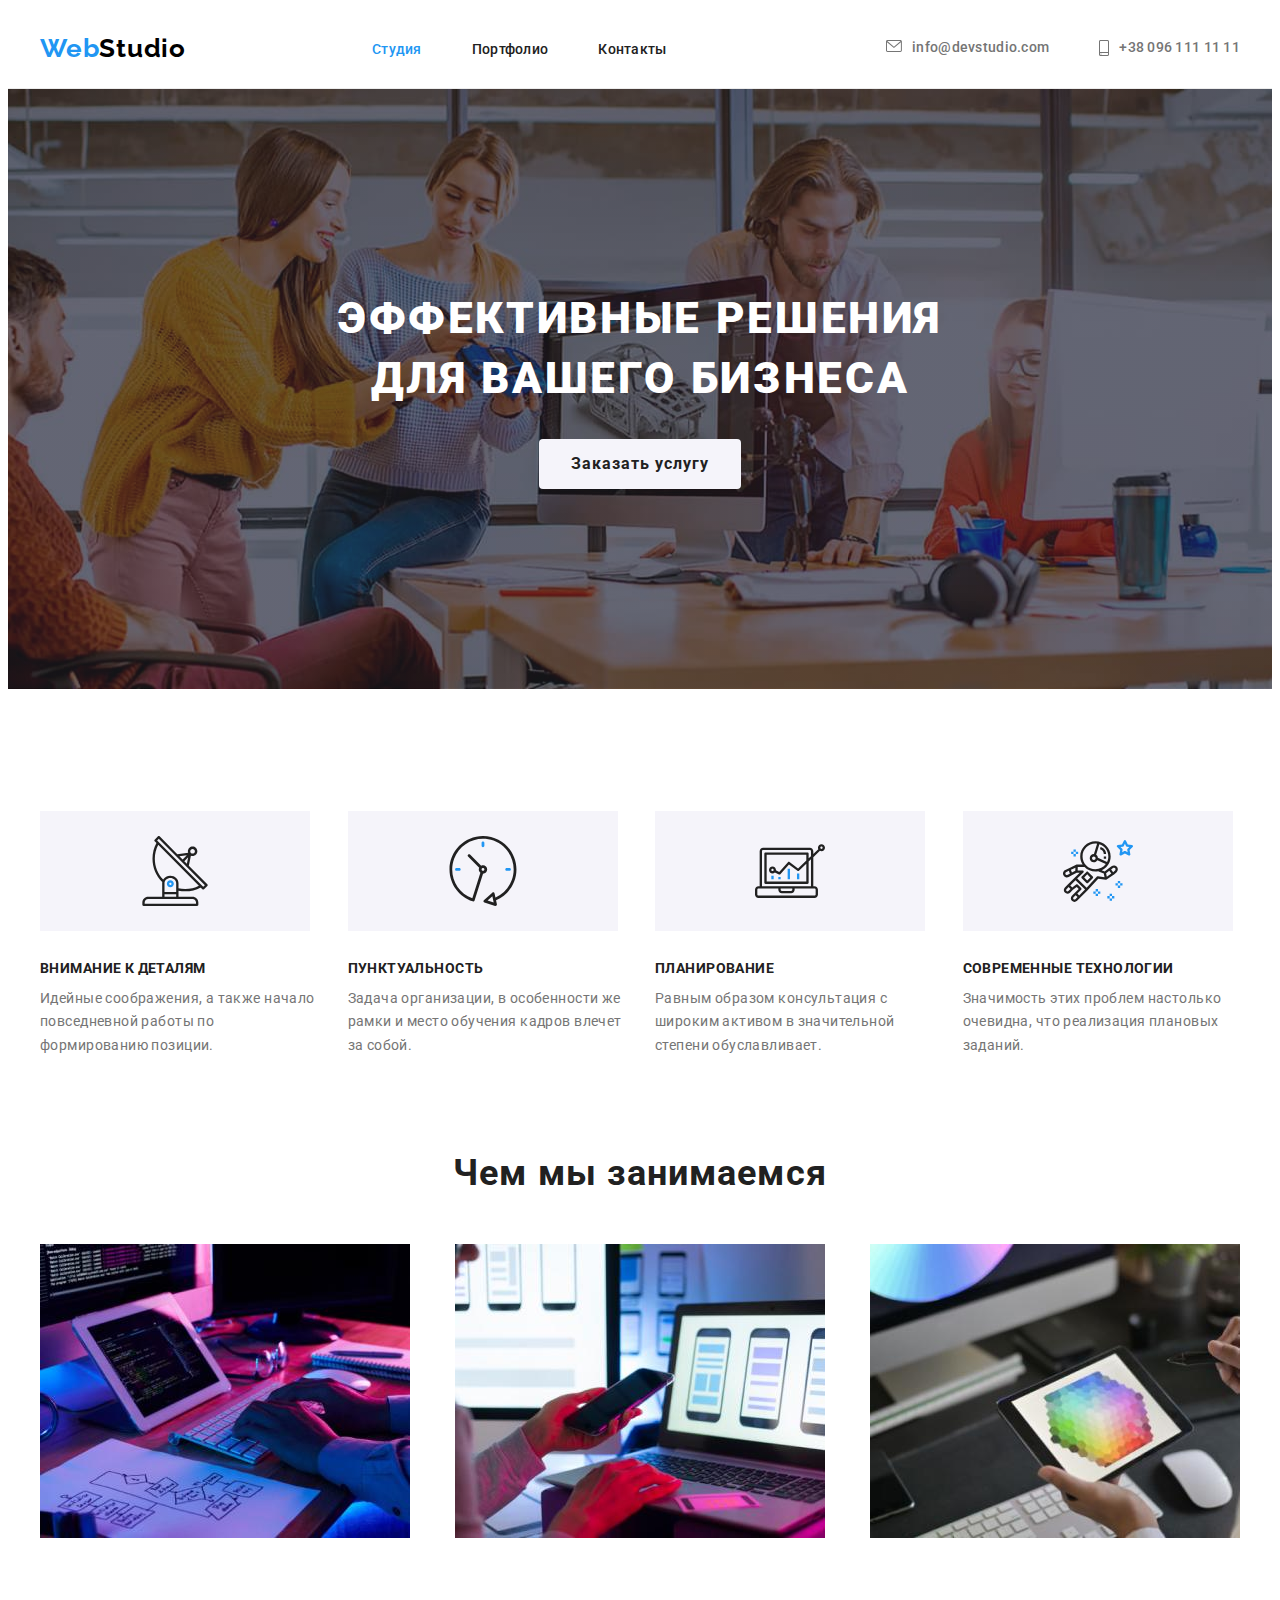
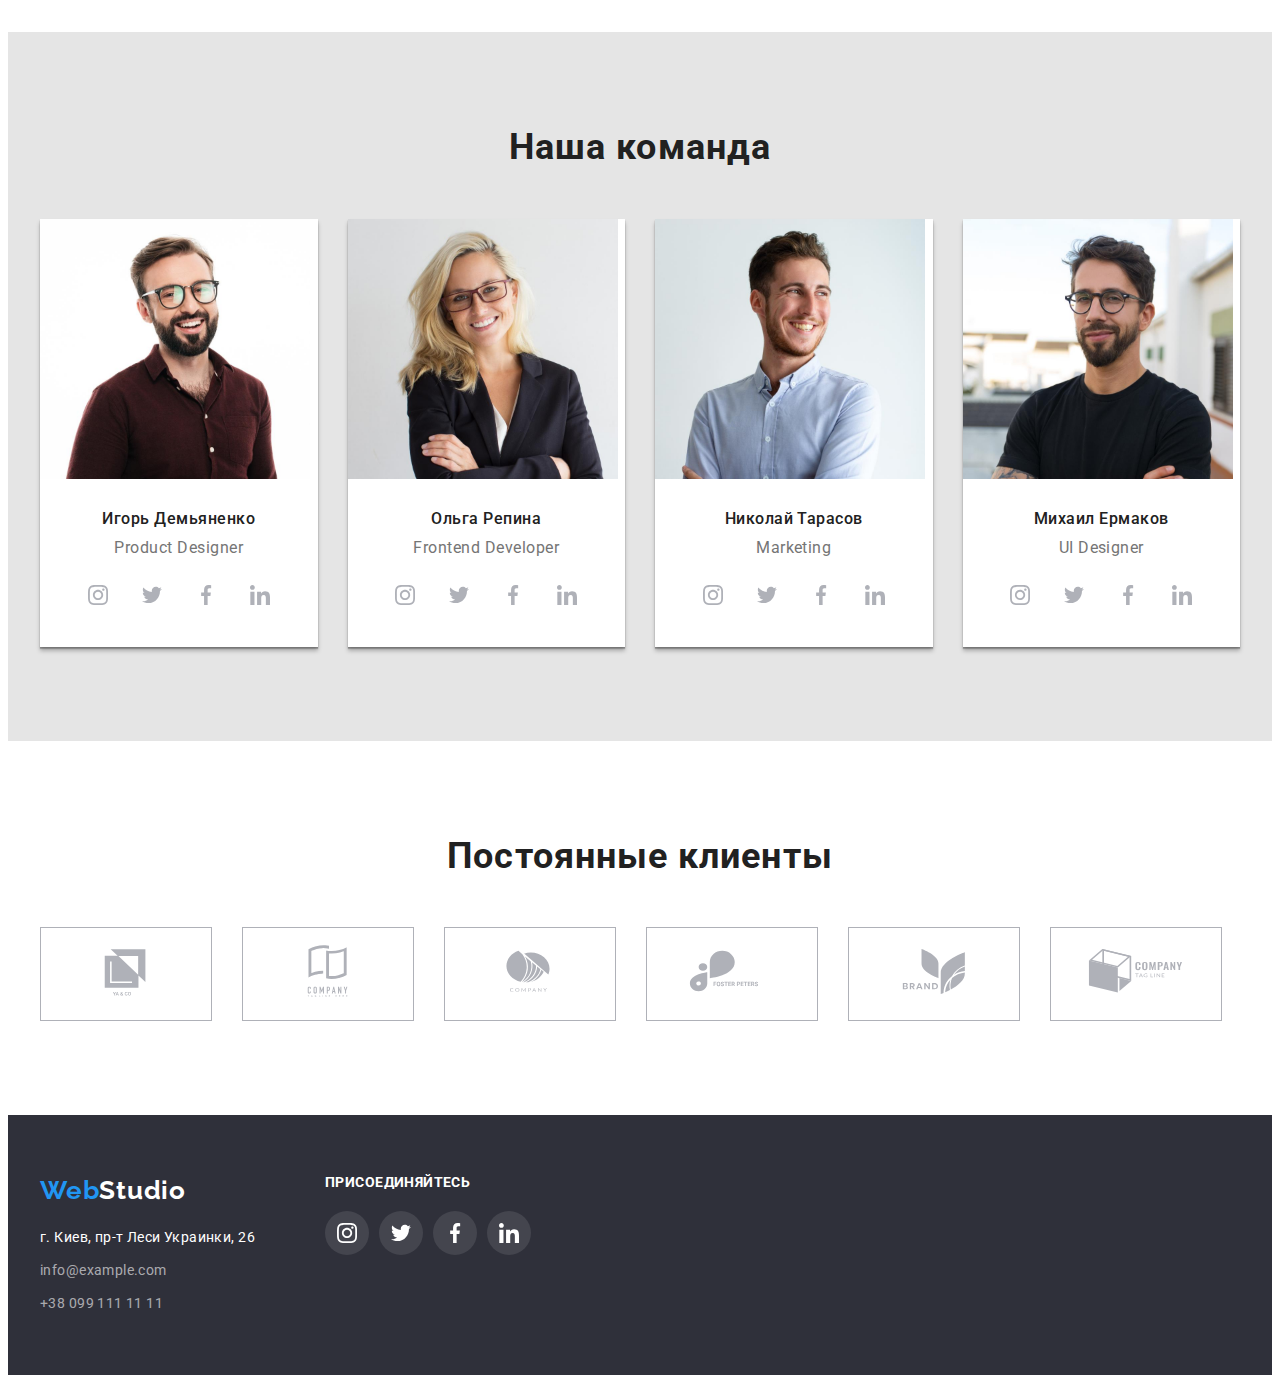
==== index.html @ 39b92135 "Добавляет декоративные элементы" ====
<!DOCTYPE html>
<html lang="ru">
<head>
    <meta charset="UTF-8">
    <meta http-equiv="X-UA-Compatible" content="IE=edge">
    <meta name="viewport" content="width=device-width, initial-scale=1.0">
    <title>Студия</title>
    <link rel="preconnect" href="https://fonts.googleapis.com">
    <link rel="preconnect" href="https://fonts.gstatic.com" crossorigin>
    <link href="https://fonts.googleapis.com/css2?family=Raleway:wght@700&family=Roboto:wght@400;500;700;900&display=swap"
        rel="stylesheet">
    <link rel="stylesheet" href="https://cdnjs.cloudflare.com/ajax/libs/modern-normalize/1.1.0/modern-normalize.min.css"
        integrity="sha512-wpPYUAdjBVSE4KJnH1VR1HeZfpl1ub8YT/NKx4PuQ5NmX2tKuGu6U/JRp5y+Y8XG2tV+wKQpNHVUX03MfMFn9Q=="
        crossorigin="anonymous" referrerpolicy="no-referrer" />
    <link rel="stylesheet" href="./css/style.css">
</head>
<body>
     <header class="header"> 
         <div class="container header-container">
        <nav class="header-navigation">
        <a href="" class="header-logo link">Web<span class="header-logo second link">Studio</span></a>
        <ul class="header-list list">
            <li class="header-item"><a class="header-link link current" href="">Студия</a></li>
            <li class="header-item"><a class="header-link link" href="./portfolio.html">Портфолио</a></li>
            <li class="header-item"><a class="header-link link" href="">Контакты</a></li>
        </ul>
        </nav>
        <ul class="header-second-list list">
            <li class="header-second-item">
                <a class="header-contacts-link link" href="mailto:info@devstudio.com">
                    <svg class="contacts-icon" width=16 height=12>
                        <use href="./images/sprite.svg#icon-envelope"></use>
                    </svg>
                    info@devstudio.com</a>
            </li>
            <li class="header-second-item">
                <a class="header-contacts-link link" href="tel:+380961111111">
                    <svg class="contacts-icon" width=10 height=16>
                        <use href="./images/sprite.svg#icon-smartphone"></use>
                    </svg> 
                    +38 096 111 11 11</a>
            </li>
        </ul>
        </div>
    </header>
    <main>
    <section class="hero">
        <div class="container hero-container">
        <h1 class="hero-title">Эффективные решения для вашего бизнеса</h1>
        <button type="button" class="hero-btn btn">Заказать услугу</button>
        </div>
    </section>
    <section class="benefits section">
        <h2 class="visually-hidden">Преимущества</h2>
        <div class="container benefits-container">
        <ul class="benefits-list list">
            <li class="benefits-item">
                <div class="thumb">
                    <svg class="benefits-icon"> 
                        <use href="./images/sprite.svg#icon-antenna"></use>
                    </svg>
                </div>
                <h3 class="benefits-second-title">Внимание к деталям</h3>
                <p class="benefits-text">Идейные соображения, а также начало повседневной работы по формированию позиции.</p>
            </li>
            <li class="benefits-item">
                <div class="thumb">
                    <svg class="benefits-icon">
                        <use href="./images/sprite.svg#icon-clock"></use>
                    </svg>
                </div>
                <h3 class="benefits-second-title">Пунктуальность</h3>
                <p class="benefits-text">Задача организации, в особенности же рамки и место обучения кадров влечет за собой.</p>
            </li>
            <li class="benefits-item">
                <div class="thumb">
                    <svg class="benefits-icon">
                        <use href="./images/sprite.svg#icon-diagram"></use>
                    </svg>
                </div>
                <h3 class="benefits-second-title">Планирование</h3>
                <p class="benefits-text">Равным образом консультация с широким активом в значительной степени обуславливает.</p>
            </li>
            <li class="benefits-item">
                <div class="thumb">
                    <svg class="benefits-icon">
                        <use href="./images/sprite.svg#icon-astronaut"></use>
                    </svg>
                </div>
                <h3 class="benefits-second-title">Современные технологии</h3>
                <p class="benefits-text">Значимость этих проблем настолько очевидна, что реализация плановых заданий.</p>
            </li>
        </ul>
        </div>
    </section>
    <section class="works section">
        <div class="container works-container">
        <h2 class="title">Чем мы занимаемся</h2>
        <ul class="works-list list">
            <li class="works-item"><img src="./images/box1.jpg" alt="Рабочий стол" width="370" height="294"></li>
            <li class="works-item"><img src="./images/box2.jpg" alt="Экраны телефонов" width="370" height="294"></li>
            <li class="works-item"><img src="./images/box3.jpg" alt="Экран планшета" width="370" height="294"></li>
        </ul>
        </div>
    </section>
    <section class="team section">
        <div class="container team-container">
            <h2 class="title">Наша команда</h2>
            <ul class="team-list list">
                <li class="team-item">
                    <img src="./images/man1.jpg" alt="Игорь" width="270" height="260">
                    <div class="team-item-bottom">
                    <h3 class="team-title">Игорь Демьяненко</h3>
                    <p class="team-text" lang="en">Product Designer</p>
                    <ul class="team-social-list social-list list">
                        <li class="social-item">
                            <a href="" class="social-link" >
                                <svg class="social-icon">
                                    <use href="./images/sprite.svg#icon-instagram"></use>
                                </svg>
                            </a>
                           
                        </li>
                        <li class="social-item">
                            <a href="" class="social-link">
                                <svg class="social-icon">
                                <use href="./images/sprite.svg#icon-twitter"></use>
                            </svg>
                        </a>
                        </li>
                        <li class="social-item">
                            <a href="" class="social-link">
                                <svg class="social-icon">
                                <use href="./images/sprite.svg#icon-facebook"></use>
                            </svg>
                        </a>
                        </li>
                        <li class="social-item">
                            <a href="" class="social-link">
                                <svg class="social-icon">
                                <use href="./images/sprite.svg#icon-linkedin"></use>
                            </svg>
                        </a>
                        </li>
                    </ul>
                    </div>
                    
                </li>
                <li class="team-item">
                    <img src="./images/man2.jpg" alt="Ольа" width="270" height="260">
                    <div class="team-item-bottom">
                    <h3 class="team-title">Ольга Репина</h3>
                    <p class="team-text" lang="en">Frontend Developer</p>
                    <ul class="team-social-list social-list list">
                        <li class="social-item">
                            <a href="" class="social-link">
                                <svg class="social-icon">
                                    <use href="./images/sprite.svg#icon-instagram"></use>
                                </svg>
                            </a>
                    
                        </li>
                        <li class="social-item">
                            <a href="" class="social-link">
                                <svg class="social-icon">
                                    <use href="./images/sprite.svg#icon-twitter"></use>
                                </svg>
                            </a>
                        </li>
                        <li class="social-item">
                            <a href="" class="social-link">
                                <svg class="social-icon">
                                    <use href="./images/sprite.svg#icon-facebook"></use>
                                </svg>
                            </a>
                        </li>
                        <li class="social-item">
                            <a href="" class="social-link">
                                <svg class="social-icon">
                                    <use href="./images/sprite.svg#icon-linkedin"></use>
                                </svg>
                            </a>
                        </li>
                    </ul>
                    </div>
                </li>
                <li class="team-item">
                    <img src="./images/man3.jpg" alt="Николай" width="270" height="260">
                    <div class="team-item-bottom">
                    <h3 class="team-title">Николай Тарасов</h3>
                    <p class="team-text" lang="en">Marketing</p>
                    <ul class="team-social-list social-list list">
                        <li class="social-item">
                            <a href="" class="social-link">
                                <svg class="social-icon">
                                    <use href="./images/sprite.svg#icon-instagram"></use>
                                </svg>
                            </a>
                    
                        </li>
                        <li class="social-item">
                            <a href="" class="social-link">
                                <svg class="social-icon">
                                    <use href="./images/sprite.svg#icon-twitter"></use>
                                </svg>
                            </a>
                        </li>
                        <li class="social-item">
                            <a href="" class="social-link">
                                <svg class="social-icon">
                                    <use href="./images/sprite.svg#icon-facebook"></use>
                                </svg>
                            </a>
                        </li>
                        <li class="social-item">
                            <a href="" class="social-link">
                                <svg class="social-icon">
                                    <use href="./images/sprite.svg#icon-linkedin"></use>
                                </svg>
                            </a>
                        </li>
                    </ul>
                    </div>
                </li>
                <li class="team-item">
                    <img src="./images/man4.jpg" alt="Михаил" width="270" height="260">
                    <div class="team-item-bottom">
                    <h3 class="team-title">Михаил Ермаков</h3>
                    <p class="team-text" lang="en">UI Designer</p>
                    <ul class="team-social-list social-list list">
                        <li class="social-item">
                            <a href="" class="social-link">
                                <svg class="social-icon">
                                    <use href="./images/sprite.svg#icon-instagram"></use>
                                </svg>
                            </a>
                    
                        </li>
                        <li class="social-item">
                            <a href="" class="social-link">
                                <svg class="social-icon">
                                    <use href="./images/sprite.svg#icon-twitter"></use>
                                </svg>
                            </a>
                        </li>
                        <li class="social-item">
                            <a href="" class="social-link">
                                <svg class="social-icon">
                                    <use href="./images/sprite.svg#icon-facebook"></use>
                                </svg>
                            </a>
                        </li>
                        <li class="social-item">
                            <a href="" class="social-link">
                                <svg class="social-icon">
                                    <use href="./images/sprite.svg#icon-linkedin"></use>
                                </svg>
                            </a>
                        </li>
                    </ul>
                    </div>
                </li>
            </ul>
        </div>
        </section>
        <section class="clients section">
            <div class="container clients-container">
                <h2 class="title">Постоянные клиенты</h2>
                <ul class="clients-list">
                    <li class="clients-item">
                        <a href="" class="clients-link">
                         <svg class="clients-icon">
                             <use href="./images/sprite.svg#icon-Logo"></use>
                         </svg>   
                        </a>
                    </li>
                    <li class="clients-item">
                        <a href="" class="clients-link">
                            <svg class="clients-icon">
                                <use href="./images/sprite.svg#icon-Logo-1"></use>
                            </svg>
                        </a>
                    </li>
                    <li class="clients-item">
                        <a href="" class="clients-link">
                            <svg class="clients-icon">
                                <use href="./images/sprite.svg#icon-Logo-2"></use>
                            </svg>
                        </a>
                    </li>
                    <li class="clients-item">
                        <a href="" class="clients-link">
                            <svg class="clients-icon">
                                <use href="./images/sprite.svg#icon-Logo-3"></use>
                            </svg>
                        </a>
                    </li>
                    <li class="clients-item">
                        <a href="" class="clients-link">
                            <svg class="clients-icon">
                                <use href="./images/sprite.svg#icon-Logo-4"></use>
                            </svg>
                        </a>
                    </li>
                    <li class="clients-item">
                        <a href="" class="clients-link">
                            <svg class="clients-icon">
                                <use href="./images/sprite.svg#icon-Logo-5"></use>
                            </svg>
                        </a>
                    </li>
                </ul>
            </div>
        </section>
    </main>
    <footer class="footer">
        <div class="container footer-container">
            <div class="footer-contacts">
        <a href="" class="footer-logo link">Web<span class="footer-logo second-part link">Studio</span> </a>
        <address>
            <p class="footer-adress">г. Киев, пр-т Леси Украинки, 26</p>
            <ul class="footer-list list">
                <li>
                    <a class="footer-contacts-link link" href="mailto:info@example.com">info@example.com</a>
                </li>
                <li>    
                    <a class="footer-contacts-link link" href="tel:+380991111111">+38 099 111 11 11</a>
                </li>
            </ul>
        </address>
        </div>
        <div class="footer-right">
            <h3 class="footer-title">присоединяйтесь</h3>
            <ul class="footer-social-list list">
                <li class="footer-social-item">
                    <a href="" class="footer-social-link">
                        <svg class="footer-social-icon">
                            <use href="./images/sprite.svg#icon-instagram"></use>
                        </svg>
                    </a>
                
                </li>
                <li class="footer-social-item">
                    <a href="" class="footer-social-link">
                        <svg class="footer-social-icon">
                            <use href="./images/sprite.svg#icon-twitter"></use>
                        </svg>
                    </a>
                </li>
                <li class="footer-social-item">
                    <a href="" class="footer-social-link">
                        <svg class="footer-social-icon">
                            <use href="./images/sprite.svg#icon-facebook"></use>
                        </svg>
                    </a>
                </li>
                <li class="footer-social-item">
                    <a href="" class="footer-social-link">
                        <svg class="footer-social-icon">
                            <use href="./images/sprite.svg#icon-linkedin"></use>
                        </svg>
                    </a>
                </li>
            </ul>
        </div>
        </div>
    </footer>
   
</body>
</html>
---- css/style.css ----
:root {
  --primary-title-color: #ffffff;
  --secondary-title-color: #212121;
  --primary-text-color: #757575;
  --accent-color: #2196f3;
  --primary-background-color: #ffffff;
  --secondary-background-color: #2f303a;
  --third-background-color: #e5e5e5;
  --backgrond-item-color: #ffffff;
  --btn-background-color: #f5f4fa;
  --contacts-color: rgba(255, 255, 255, 0.6);
  --logo-color: #000000;
}
p,
h1,
h2,
h3,
h4,
h5,
h6 {
  margin: 0;
}
ul {
  margin: 0;
  padding-left: 0;
}
img {
  display: block;
}
body {
  font-family: "Roboto", sans-serif;
  color: var(--primary-text-color);
  background-color: var(--primary-background-color);
}
.section {
  padding: 94px 0px;
}
.link {
  text-decoration: none;
}
.list {
  list-style: none;
}
.container {
  width: 1200px;
  margin: 0 auto;
  padding-left: 15px;
  padding-right: 15px;
}
.title {
  font-weight: 700;
  font-size: 36px;
  line-height: 1.17;
  text-align: center;
  letter-spacing: 0.03em;
  color: var(--secondary-title-color);
  margin-bottom: 50px;
}
.btn {
  font-family: inherit;
  font-weight: 500;
  font-size: 16px;
  line-height: 1.62;
  text-align: center;
  letter-spacing: 0.03em;
  color: var(--secondary-title-color);
  background-color: var(--btn-background-color);
  cursor: pointer;
  border: none;
  border-radius: 4px;
  padding: 6px 22px;
  display: inline-block;
}
.btn:hover,
.btn:focus {
  color: var(--primary-title-color);
  background-color: var(--accent-color);
  box-shadow: 0px 3px 1px rgba(0, 0, 0, 0.1), 0px 1px 2px rgba(0, 0, 0, 0.08),
    0px 2px 2px rgba(0, 0, 0, 0.12);
}
/*--------Header-----------*/
.header {
  border-bottom: 1px solid #ececec;
}
.header-container {
  display: flex;
  align-items: center;
}
.header-navigation {
  display: flex;
  align-items: center;
}
.header-list {
  display: flex;
  align-items: center;
}
.header-item:not(:last-child) {
  margin-right: 50px;
}
.header-second-list {
  display: flex;
  align-items: center;
  margin-left: auto;
}
.header-second-item:not(:last-child) {
  margin-right: 50px;
}
.header-link {
  font-weight: 500;
  font-size: 14px;
  line-height: 1.14;
  letter-spacing: 0.02em;
  color: var(--secondary-title-color);
  padding: 32px 0;
}
.header-link:hover,
.header-link:focus {
  color: var(--accent-color);
}
.header-link.current {
  color: var(--accent-color);
}
.header-logo {
  font-family: Raleway, sans-serif;
  font-weight: 700;
  font-size: 26px;
  line-height: 1.19;
  letter-spacing: 0.03em;
  color: var(--accent-color);
  margin-right: 93px;
}
.header-logo.second {
  color: var(--logo-color);
}
.header-contacts-link {
  font-weight: 500;
  font-size: 14px;
  line-height: 1.14;
  letter-spacing: 0.02em;
  color: var(--primary-text-color);
  display: block;
  padding: 32px 0;
  display: flex;
}
.header-contacts-link:hover,
.header-contacts-link:focus {
  color: var(--accent-color);
}
.contacts-icon {
  margin-right: 10px;
  fill: var(--primary-text-color);
  align-items: center;
  justify-content: center;
}
.header-contacts-link:hover .contacts-icon,
.header-contacts-link:focus .contacts-icon {
  fill: var(--accent-color);
}
/*---------Hero---------*/

.hero-title {
  font-weight: 900;
  font-size: 44px;
  line-height: 1.36;
  text-align: center;
  letter-spacing: 0.06em;
  text-transform: uppercase;
  color: var(--primary-title-color);
  max-width: 696px;
  margin: 0 auto 30px;
}
.hero {
  max-width: 1600px;
  background-image: linear-gradient(
      rgba(47, 48, 58, 0.4),
      rgba(47, 48, 58, 0.4)
    ),
    url(../images/background.jpg);
  background-repeat: no-repeat;
  background-position: center;
  background-size: cover;
  padding: 200px 0px;
  text-align: center;
}
.hero-btn {
  font-family: inherit;
  font-weight: 700;
  font-size: 16px;
  line-height: 1.87;
  align-items: center;
  text-align: center;
  letter-spacing: 0.06em;
  display: inline-block;
  padding: 10px 32px;
}

/*-----------Benefits-------------*/

.benefits {
  padding-bottom: 47px;
}
.visually-hidden {
  visibility: hidden;
}

.benefits-list {
  display: flex;
  margin: -15px;
}
.benefits-item {
  flex-basis: calc(100% / 4 - 30px);
  margin: 15px;
}
.thumb {
  width: 270px;
  height: 120px;
  display: flex;
  justify-content: center;
  align-items: center;
  background-color: var(--btn-background-color);
  margin-bottom: 30px;
}
.benefits-icon {
  width: 70px;
  height: 70px;
}
.benefits-second-title {
  font-weight: 700;
  font-size: 14px;
  line-height: 1.14;
  letter-spacing: 0.03em;
  text-transform: uppercase;
  color: var(--secondary-title-color);
  margin-bottom: 10px;
}
.benefits-text {
  font-size: 14px;
  line-height: 1.71;
  letter-spacing: 0.03em;
}

/*-----------Works-----------*/

.works {
  padding-top: 47px;
}
.works-list {
  display: flex;
  justify-content: space-between;
}
/*-----------Team-------------*/

.team {
  background-color: var(--third-background-color);
}
.team-list {
  display: flex;
  margin-right: -30px;
}
.team-item {
  flex-basis: calc(100% / 4 - 30px);
  margin-right: 30px;
  background-color: var(--backgrond-item-color);
  box-shadow: 0px 4px 4px rgba(0, 0, 0, 0.25), 0px 1px 1px rgba(0, 0, 0, 0.14),
    0px 2px 1px rgba(0, 0, 0, 0.2);
}
.team-item-bottom {
  padding-top: 30px;
  padding-bottom: 30px;
}
.team-title {
  font-weight: 500;
  font-size: 16px;
  line-height: 1.19;
  text-align: center;
  letter-spacing: 0.03em;
  color: var(--secondary-title-color);
  margin-bottom: 10px;
}
.team-text {
  font-size: 16px;
  line-height: 1.19;
  text-align: center;
  letter-spacing: 0.03em;
  margin-bottom: 16px;
}
.social-list {
  display: flex;
  justify-content: center;
}
.social-item {
  width: 44px;
  height: 44px;
}
.social-item + .social-item {
  margin-left: 10px;
}
.social-link {
  width: 100%;
  height: 100%;
  border-radius: 50%;
  display: flex;
  align-items: center;
  justify-content: center;
}
.social-icon {
  width: 20px;
  height: 20px;
  fill: #afb1b8;
}
.social-link:hover,
.social-link:focus {
  background-color: var(--accent-color);
}
.social-link:hover .social-icon,
.social-link:focus .social-icon {
  fill: var(--primary-title-color);
}
/*-------Clients------------*/

.clients-list {
  display: flex;
}
.clients-item {
  width: 170px;
  height: 92px;
  border: 1px solid #afb1b8;
  display: flex;
  align-items: center;
  justify-content: center;
}
.clients-item + .clients-item {
  margin-left: 30px;
}
.clients-item:hover,
.clients-item:focus {
  border: 1px solid var(--accent-color);
}
.clients-link {
  display: block;
}
.clients-icon {
  width: 106px;
  height: 60px;
  fill: #afb1b8;
}
.clients-item:hover .clients-icon,
.clients-item:focus .clients-icon {
  fill: var(--accent-color);
}

/*-------Footer-------------*/
.footer {
  padding-top: 60px;
  padding-bottom: 60px;
  background-color: var(--secondary-background-color);
}
.footer-container {
  display: flex;
}
.footer-logo {
  font-family: Raleway;
  font-weight: 700;
  font-size: 26px;
  line-height: 1.19;
  letter-spacing: 0.03em;
  color: var(--accent-color);
}

.footer-logo.second-part {
  color: var(--primary-title-color);
}
.footer-adress {
  font-style: normal;
  font-size: 14px;
  line-height: 1.71;
  letter-spacing: 0.03em;
  color: var(--primary-title-color);
  margin-top: 20px;
}
.footer-contacts-link {
  font-style: normal;
  font-size: 14px;
  line-height: 1.71;
  letter-spacing: 0.03em;
  color: var(--contacts-color);
  display: block;
  margin-top: 9px;
}
.footer-contacts-link:hover,
.footer-contacts-link:focus {
  color: var(--accent-color);
}
.footer-right {
  margin-left: 70px;
}
.footer-title {
  font-style: normal;
  font-size: 14px;
  font-weight: bold;
  line-height: 1.14;
  letter-spacing: 0.03em;
  text-transform: uppercase;
  color: var(--primary-title-color);
  margin-bottom: 20px;
}
.footer-social-list {
  display: flex;
}
.footer-social-item {
  width: 44px;
  height: 44px;
}
.footer-social-item + .footer-social-item {
  margin-left: 10px;
}
.footer-social-link {
  width: 100%;
  height: 100%;
  border-radius: 50%;
  display: flex;
  align-items: center;
  justify-content: center;
  background-color: rgba(255, 255, 255, 0.1);
}
.footer-social-link:hover,
.footer-social-link:focus {
  background-color: var(--accent-color);
}
.footer-social-icon {
  width: 20px;
  height: 20px;
  fill: var(--backgrond-item-color);
}
/*-------------------Portfolio----------*/

.main-list {
  display: flex;
  justify-content: center;
  margin-bottom: 50px;
}
.main-item:not(:last-child) {
  margin-right: 8px;
}
.main-list-secondary {
  display: flex;
  flex-wrap: wrap;
  margin-right: -30px;
  margin-bottom: -30px;
}
.main-item-secondary {
  flex-basis: calc(100% / 3 - 30px);
  margin-right: 30px;
  margin-bottom: 30px;
}
.main-link {
  display: inline-block;
}
.main-link:hover,
.main-link:focus {
  box-shadow: 0px 1px 1px rgba(0, 0, 0, 0.12), 0px 4px 4px rgba(0, 0, 0, 0.06),
    1px 4px 6px rgba(0, 0, 0, 0.16);
}
.main-item-bottom {
  padding: 20px 24px;
  border: 1px solid #eeeeee;
  border-top: none;
}
.main-btn.btn {
  color: var(--primary-title-color);
  background-color: var(--accent-color);
}
.main-title-secondary {
  font-weight: 700;
  font-size: 18px;
  line-height: 2;
  letter-spacing: 0.06em;
  color: var(--secondary-title-color);
  margin-bottom: 4px;
}
.main-text {
  font-size: 16px;
  line-height: 1.87;
  letter-spacing: 0.03em;
  color: var(--primary-text-color);
}
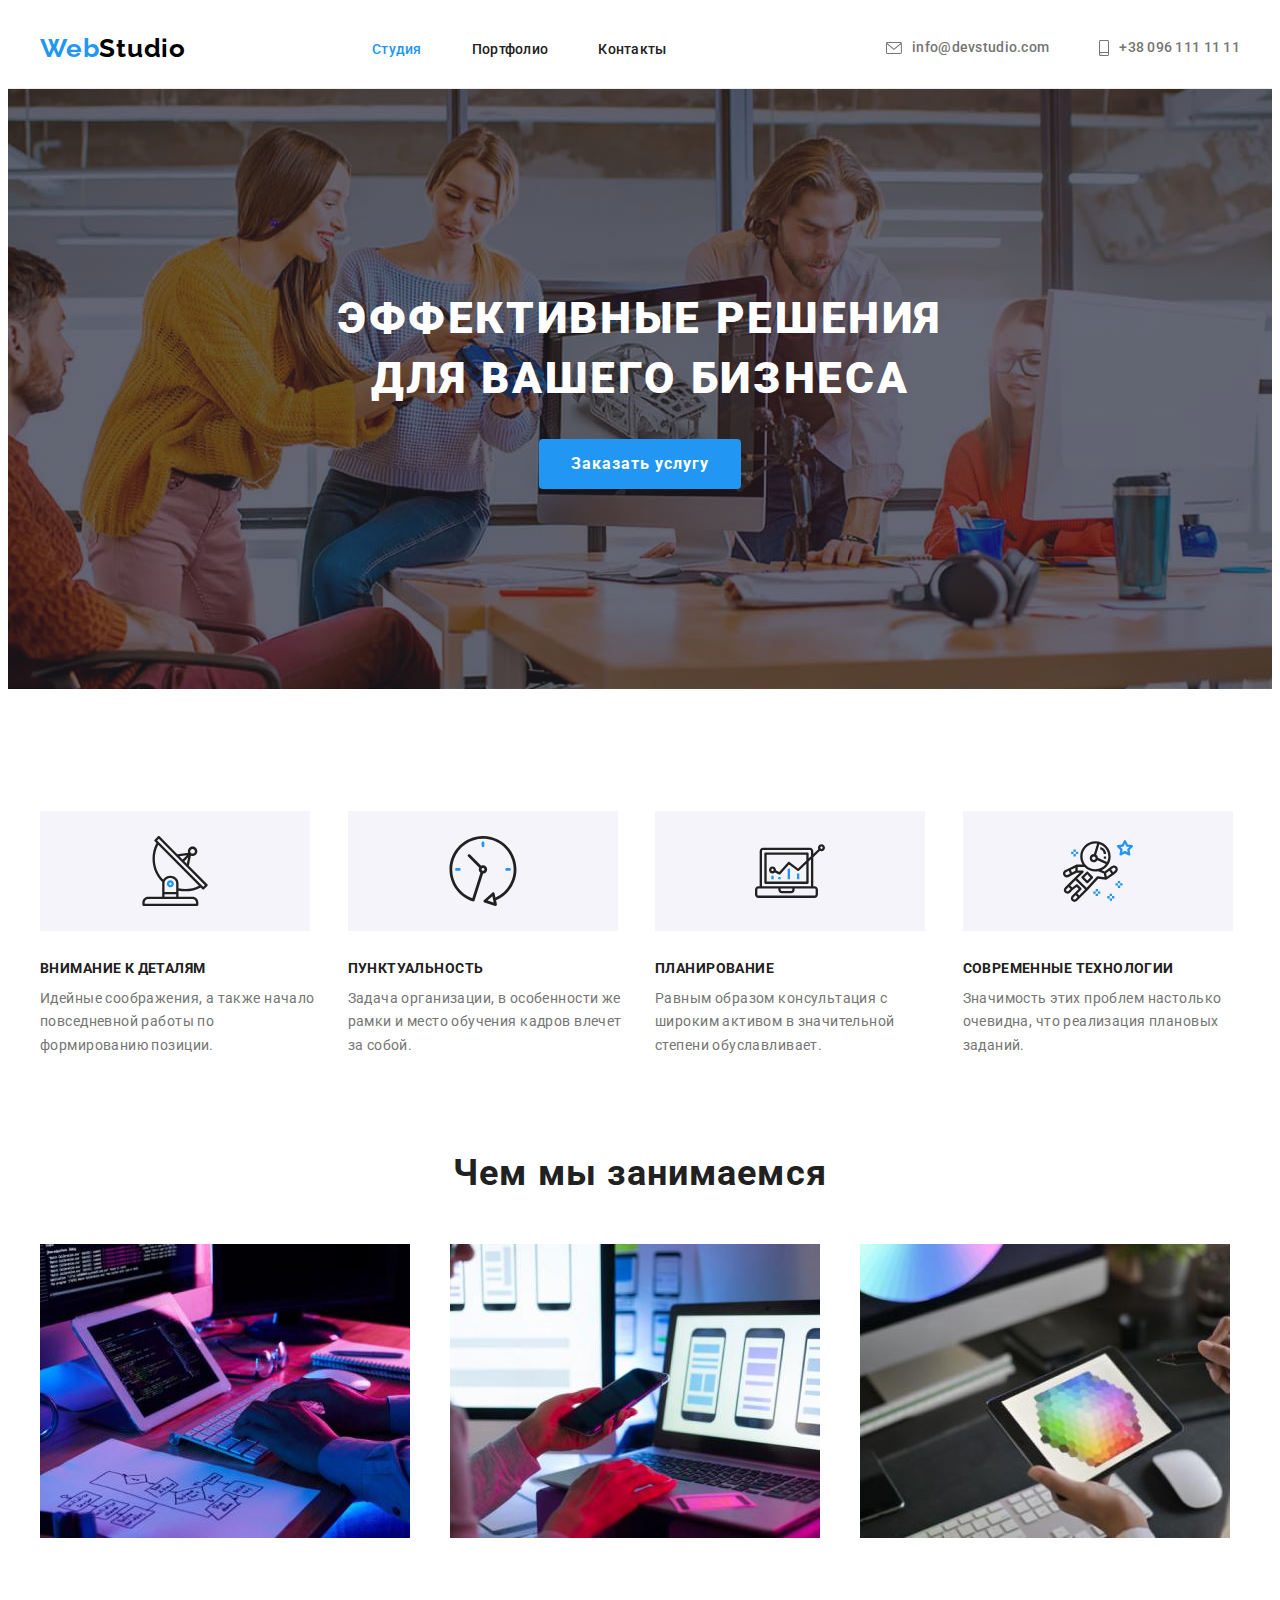
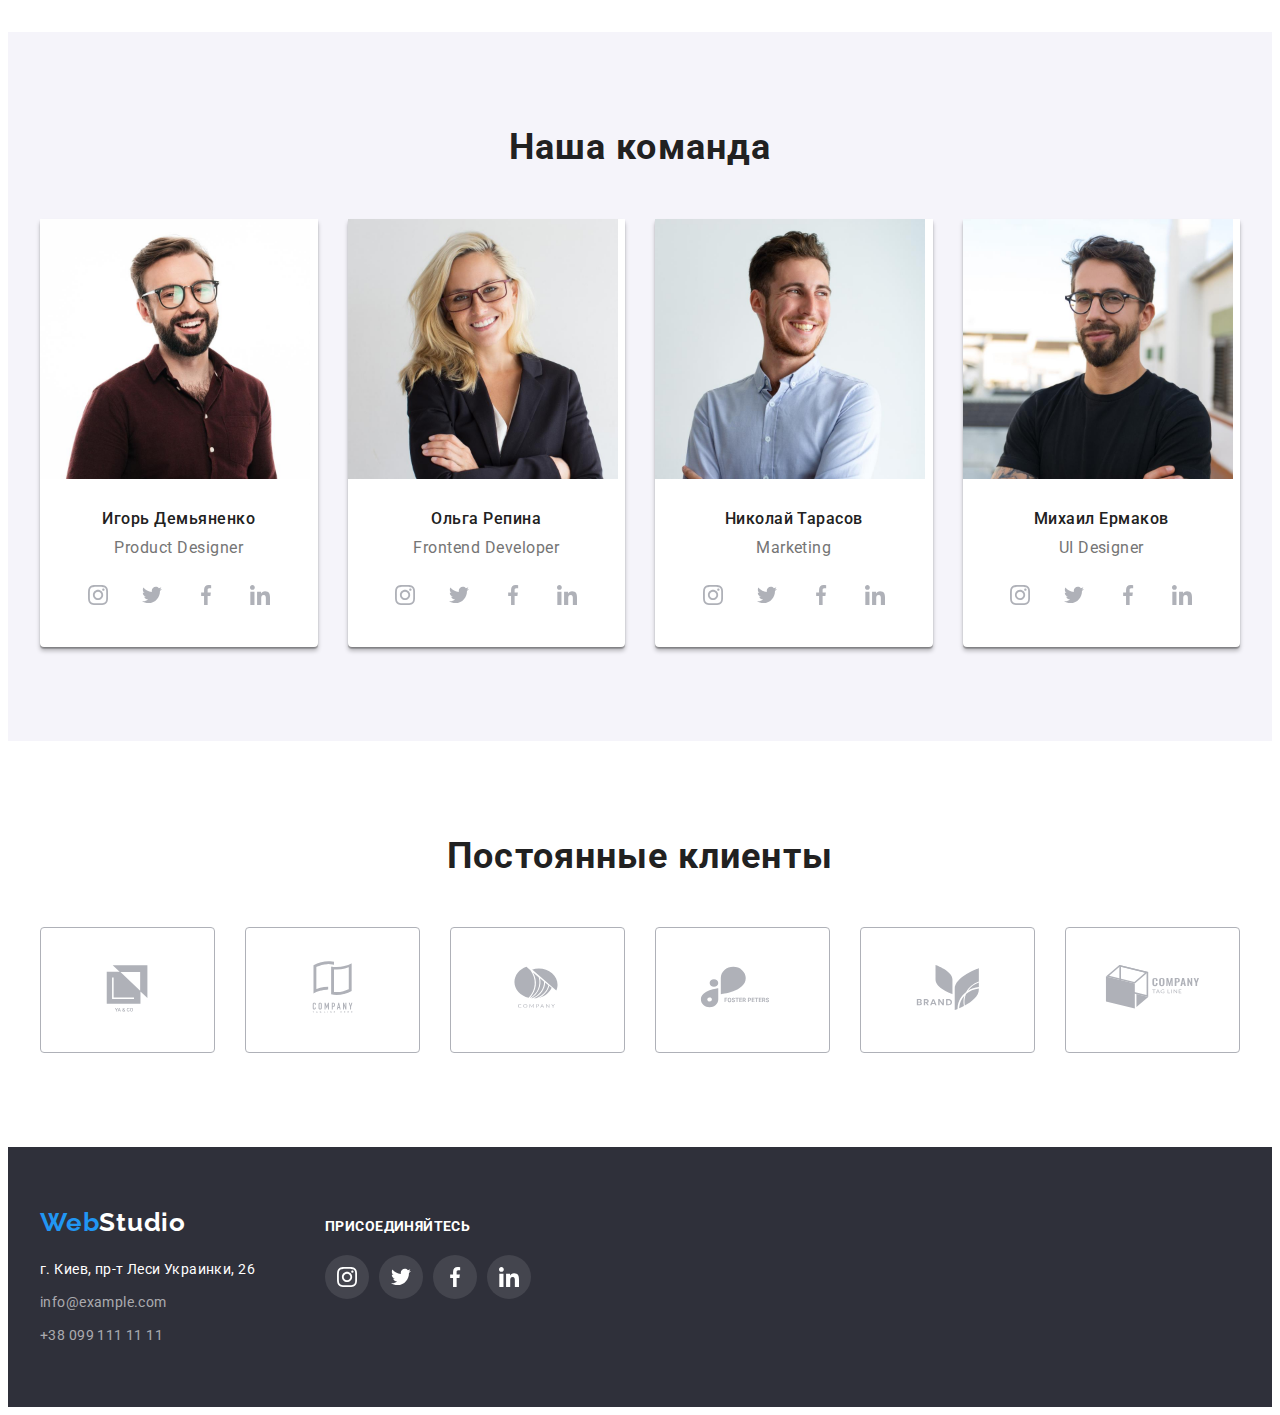
==== commit 487e1e8c: "Исправляет ошибки" ====
--- a/index.html
+++ b/index.html
@@ -263,7 +263,7 @@
             </ul>
         </div>
         </section>
-        <section class="clients section">
+    <section class="clients section">
             <div class="container clients-container">
                 <h2 class="title">Постоянные клиенты</h2>
                 <ul class="clients-list">
@@ -311,7 +311,7 @@
                     </li>
                 </ul>
             </div>
-        </section>
+    </section>
     </main>
     <footer class="footer">
         <div class="container footer-container">
@@ -330,7 +330,7 @@
         </address>
         </div>
         <div class="footer-right">
-            <h3 class="footer-title">присоединяйтесь</h3>
+            <p class="footer-title">присоединяйтесь</p>
             <ul class="footer-social-list list">
                 <li class="footer-social-item">
                     <a href="" class="footer-social-link">
--- a/css/style.css
+++ b/css/style.css
@@ -113,13 +113,13 @@
   color: var(--secondary-title-color);
   padding: 32px 0;
 }
-.header-link:hover,
-.header-link:focus {
+.header-link:hover .header-link:focus {
   color: var(--accent-color);
 }
 .header-link.current {
   color: var(--accent-color);
 }
+
 .header-logo {
   font-family: Raleway, sans-serif;
   font-weight: 700;
@@ -141,6 +141,7 @@
   display: block;
   padding: 32px 0;
   display: flex;
+  align-items: center;
 }
 .header-contacts-link:hover,
 .header-contacts-link:focus {
@@ -181,6 +182,7 @@
   background-size: cover;
   padding: 200px 0px;
   text-align: center;
+  margin: 0 auto;
 }
 .hero-btn {
   font-family: inherit;
@@ -192,6 +194,8 @@
   letter-spacing: 0.06em;
   display: inline-block;
   padding: 10px 32px;
+  color: var(--primary-title-color);
+  background-color: var(--accent-color);
 }
 
 /*-----------Benefits-------------*/
@@ -246,12 +250,16 @@
 }
 .works-list {
   display: flex;
-  justify-content: space-between;
+  margin-right: -30px;
+}
+.works-item {
+  flex-basis: calc(100% / 3 - 30px);
+  margin-right: 30px;
 }
 /*-----------Team-------------*/
 
 .team {
-  background-color: var(--third-background-color);
+  background-color: var(--btn-background-color);
 }
 .team-list {
   display: flex;
@@ -263,10 +271,10 @@
   background-color: var(--backgrond-item-color);
   box-shadow: 0px 4px 4px rgba(0, 0, 0, 0.25), 0px 1px 1px rgba(0, 0, 0, 0.14),
     0px 2px 1px rgba(0, 0, 0, 0.2);
+  border-radius: 0px 0px 4px 4px;
 }
 .team-item-bottom {
-  padding-top: 30px;
-  padding-bottom: 30px;
+  padding: 30px 32px;
 }
 .team-title {
   font-weight: 500;
@@ -328,6 +336,8 @@
   display: flex;
   align-items: center;
   justify-content: center;
+  padding: 16px 32px;
+  border-radius: 4px;
 }
 .clients-item + .clients-item {
   margin-left: 30px;
@@ -357,6 +367,7 @@
 }
 .footer-container {
   display: flex;
+  align-items: baseline;
 }
 .footer-logo {
   font-family: Raleway;
@@ -434,6 +445,12 @@
 }
 /*-------------------Portfolio----------*/
 
+.active-button {
+  color: var(--primary-title-color);
+  background-color: var(--accent-color);
+  box-shadow: 0px 3px 1px rgba(0, 0, 0, 0.1), 0px 1px 2px rgba(0, 0, 0, 0.08),
+    0px 2px 2px rgba(0, 0, 0, 0.12);
+}
 .main-list {
   display: flex;
   justify-content: center;
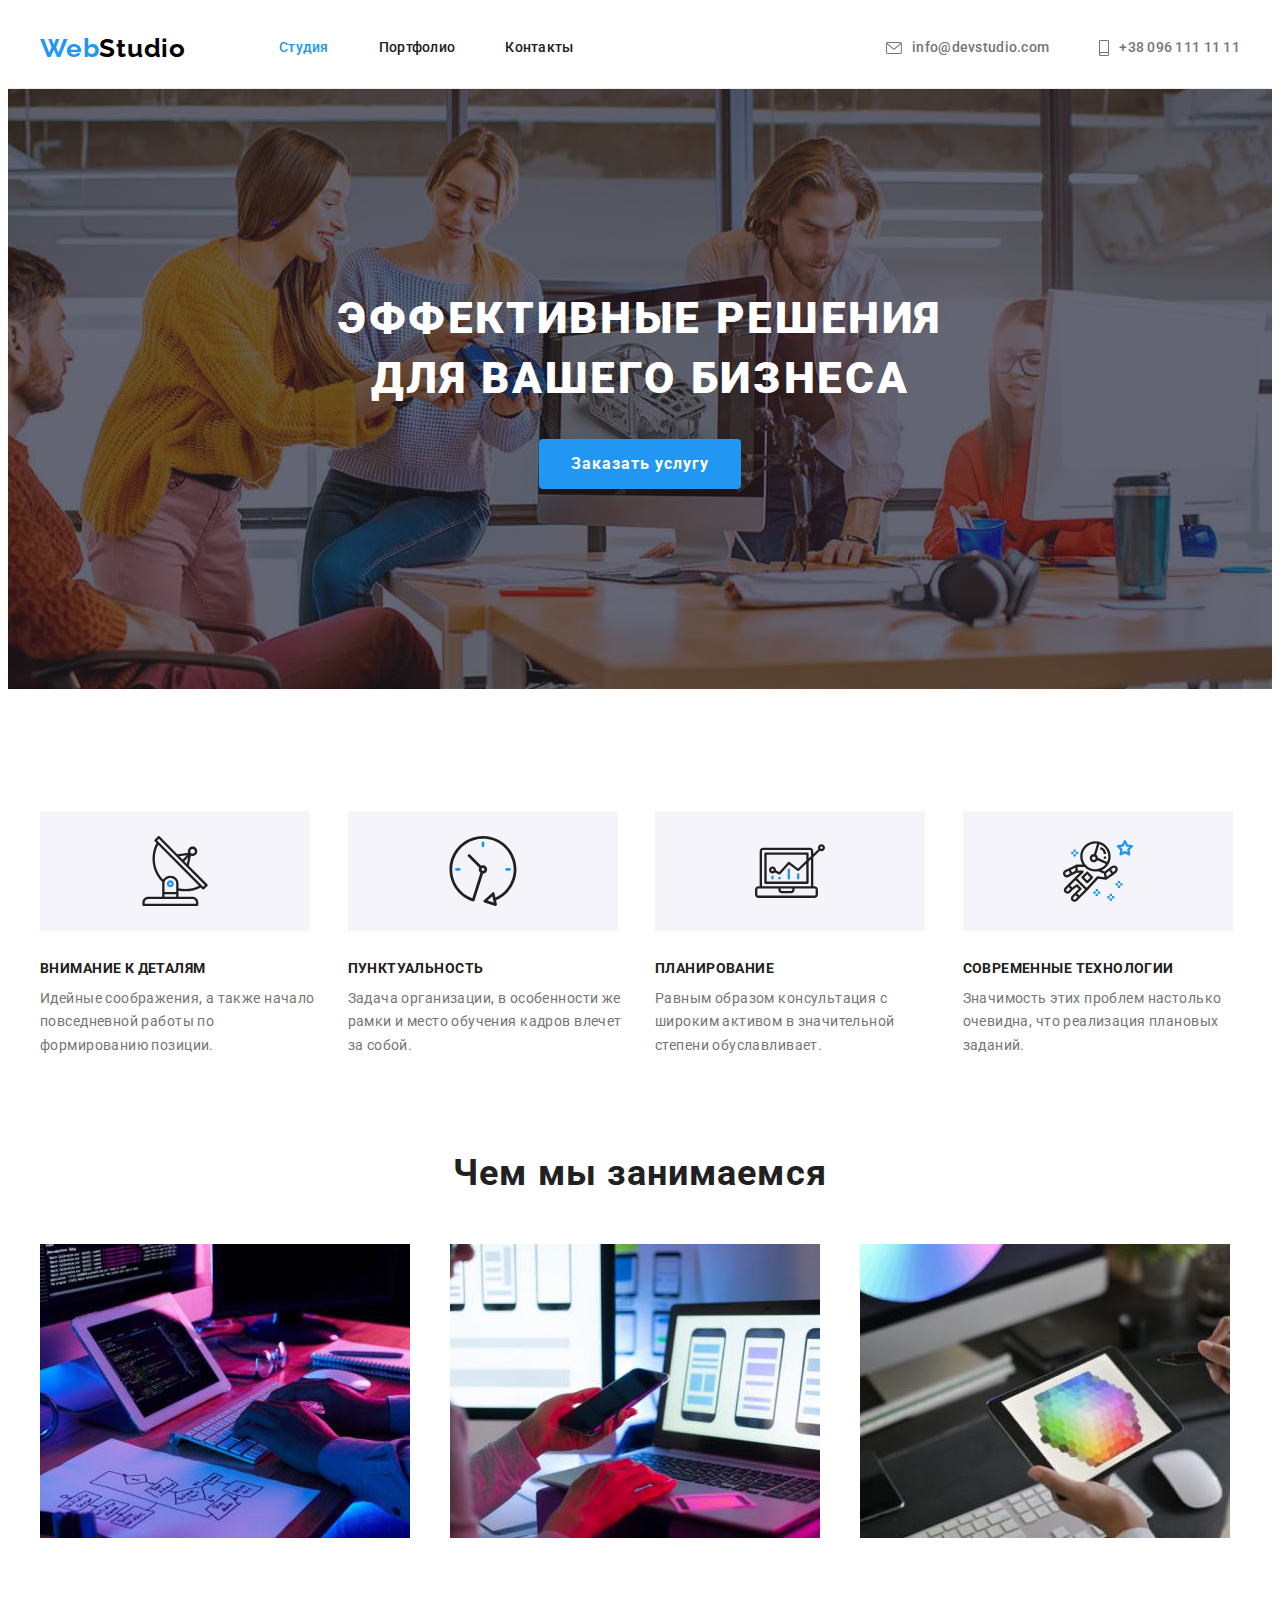
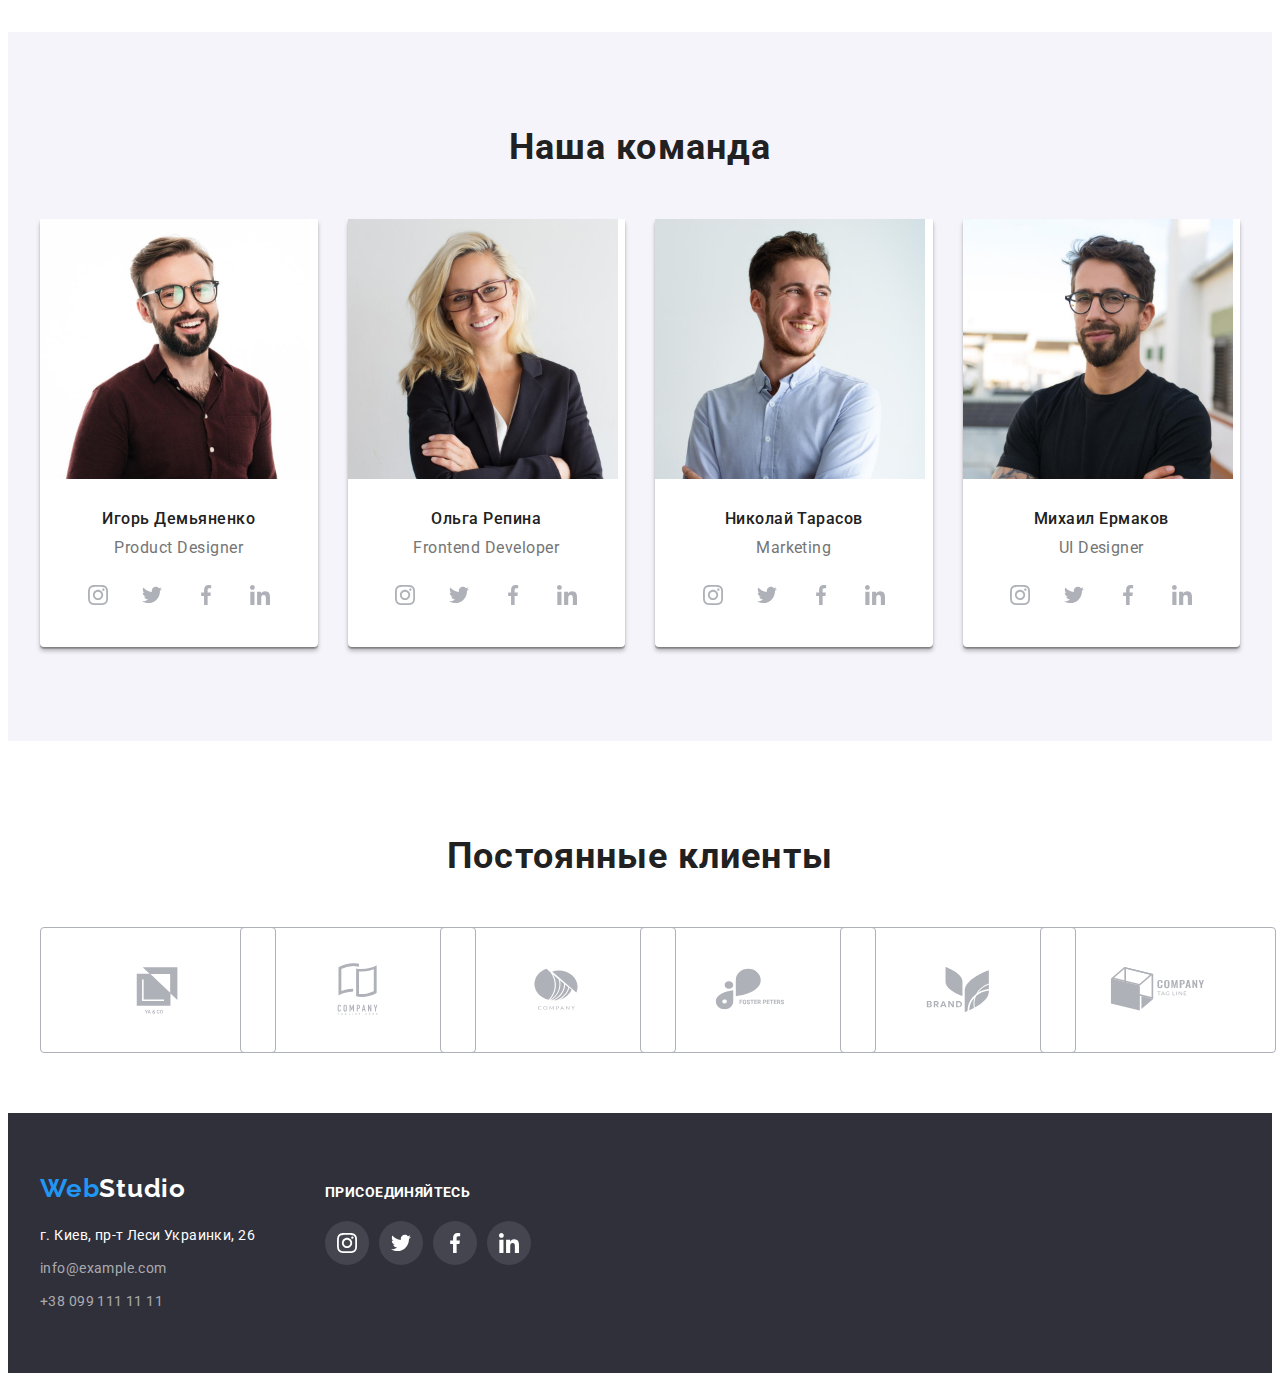
==== commit 6fcfef22: "Исправляет ошибки" ====
--- a/index.html
+++ b/index.html
@@ -266,7 +266,7 @@
     <section class="clients section">
             <div class="container clients-container">
                 <h2 class="title">Постоянные клиенты</h2>
-                <ul class="clients-list">
+                <ul class="clients-list list">
                     <li class="clients-item">
                         <a href="" class="clients-link">
                          <svg class="clients-icon">
--- a/css/style.css
+++ b/css/style.css
@@ -112,8 +112,10 @@
   letter-spacing: 0.02em;
   color: var(--secondary-title-color);
   padding: 32px 0;
-}
-.header-link:hover .header-link:focus {
+  display: block;
+}
+.header-link:hover,
+.header-link:focus {
   color: var(--accent-color);
 }
 .header-link.current {
@@ -131,6 +133,7 @@
 }
 .header-logo.second {
   color: var(--logo-color);
+  margin-right: 0;
 }
 .header-contacts-link {
   font-weight: 500;
@@ -332,30 +335,32 @@
 .clients-item {
   width: 170px;
   height: 92px;
-  border: 1px solid #afb1b8;
-  display: flex;
-  align-items: center;
-  justify-content: center;
-  padding: 16px 32px;
-  border-radius: 4px;
 }
 .clients-item + .clients-item {
   margin-left: 30px;
 }
-.clients-item:hover,
-.clients-item:focus {
+.clients-link:hover,
+.clients-link:focus {
   border: 1px solid var(--accent-color);
 }
 .clients-link {
-  display: block;
+  width: 100%;
+  height: 100%;
+
+  padding: 16px 32px;
+  border: 1px solid #afb1b8;
+  border-radius: 4px;
+  display: flex;
+  align-items: center;
+  justify-content: center;
 }
 .clients-icon {
   width: 106px;
   height: 60px;
   fill: #afb1b8;
 }
-.clients-item:hover .clients-icon,
-.clients-item:focus .clients-icon {
+.clients-link:hover .clients-icon,
+.clients-link:focus .clients-icon {
   fill: var(--accent-color);
 }
 
